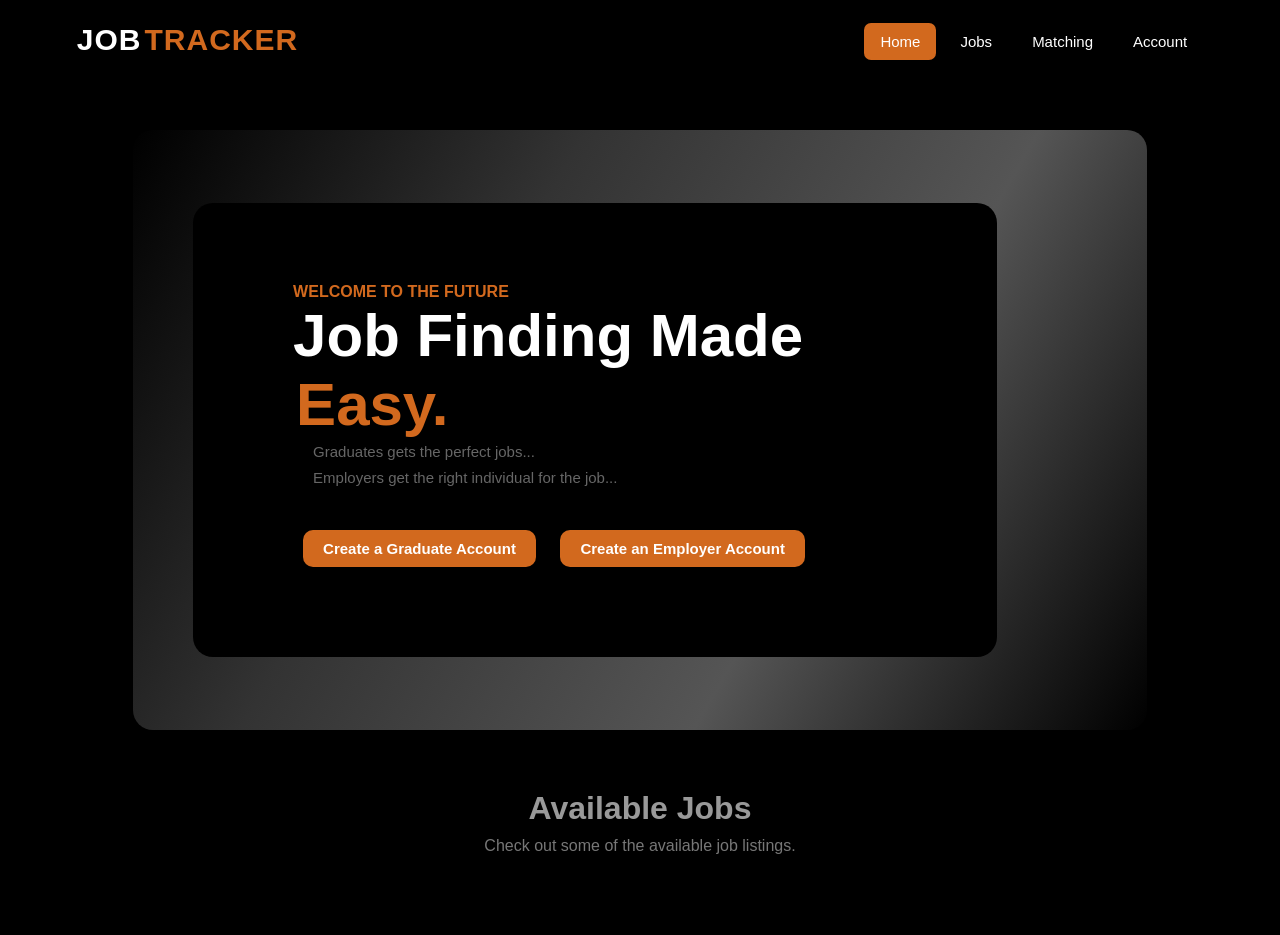
==== index.html @ a787433b "job tracker1" ====
<!DOCTYPE html>
<html lang="en">
<head>
    <meta charset="UTF-8">
    <meta name="viewport" content="width=device-width, initial-scale=1.0">
    <title>Home</title>
    <link rel="stylesheet" href="style.css">
</head>
<body>
    <header>
        <a href="#">JOB<span>TRACKER</span></a>
        <nav class="navigation" id="site-navigation">
            <a href="index.html"><button class="nav-btn active" onclick="showPage('home')">Home</button></a>
            <a href="jobs.html"><button class="nav-btn" onclick="showPage('jobs')">Jobs</button></a>
            <a href="matching.html"><button class="nav-btn" onclick="showPage('products')">Matching</button></a>
            <a href="account.html"><button class="nav-btn" onclick="showPage('account')">Account</button></a>
        </nav>
        <button class="menu-btn" type="button" aria-label="Open navigation" aria-controls="site-navigation" aria-expanded="false" onclick="toggleMenu()">☰</button>
    </header>

    <section class="Home">
        <div class="body">
        <div class="content">
            <p class="small">WELCOME TO THE FUTURE</p>
            <h1 class="big">Job Finding Made <span>Easy.</span></h1>
            <p class="small-content">
                Graduates gets the perfect jobs...<br>
                Employers get the right individual for the job... 
            </p>
            <a href="Graduate.html"><button class="account-btn">Create a Graduate Account</button></a>
            <a href="Employer.html"><button class="account-btn">Create an Employer Account</button></a>
        </div>
        </div>
        <div class="display-jobs">
                <h2>Available Jobs</h2>
                <p>Check out some of the available job listings.</p>
        </div>
        <div id="displayJobs" class="products-grid"></div>
    </section>

    <script src="script.js"></script>
</body>
</html>
---- style.css ----
* {
    margin: 0;
    padding: 0;
    box-sizing: border-box;
    text-decoration: none;
}
html {
    scroll-behavior: smooth;
}
body {
    font-family: Arial, Helvetica, sans-serif;
    background: #000000;
    min-height: 100vh;
}
header {
    width: 100%;
    height: 80px;
    background: #000000;
    display: flex;
    align-items: center;
    justify-content: space-between;
    padding: 0 6%;
    position: sticky;
    top: 0;
    z-index: 1000;
    box-shadow: 0 2px 10px rgba(0, 0, 0, 0.08);
}
a{
    font-weight: 900;
    font-size: 30px;
    color: #fff;
    letter-spacing: 1px;
}
span{
    color: chocolate;
    padding: 3px;
}
.navigation {
    display: flex;
    align-items: center;
    gap: 8px;
}
.nav-btn {
    border: none;
    background: transparent;
    padding: 10px 16px;
    border-radius: 7px;
    color: #fff;
    font-size: 15px;
    transition: 0.2s;
}
.nav-btn:hover {
    background: chocolate;
    color: #ffffff;
}
.nav-btn.active {
    background: chocolate  ;
    color: white;
}
.menu-btn {
    display: none;
    border: none;
    background: transparent;
    font-size: 27px;
}
@media (max-width: 760px) {
    .navigation {
        position: absolute;
        top: 80px;
        left: 0;
        right: 0;
        display: none;
        flex-direction: column;
        align-items: stretch;
        gap: 4px;
        padding: 12px 6%;
        background: #000;
        border-top: 1px solid #333;
        box-shadow: 0 8px 12px rgba(0, 0, 0, 0.35);
    }
    .navigation.is-open {
        display: flex;
    }
    .navigation > a {
        display: block;
        width: 100%;
    }
    .navigation .nav-btn {
        width: 100%;
        text-align: left;
    }
    .menu-btn {
        display: inline-flex;
        align-items: center;
        justify-content: center;
        color: #fff;
        cursor: pointer;
    }
}
.Home{
    min-height: 75vh;
    padding: 50px 6%;
}
.body{
    min-height: 600px;
    max-width: 90%;
    margin: 0 auto 30px;
    display: flex;
    align-items: center;
    padding: 60px;
    border-radius: 20px;
    background: linear-gradient(120deg, 
    #000000,
    #333, #555, #000000);
}

.content{
    max-width: 90%;
    background: #000000;
    padding: 80px 100px;
    border-radius: 20px;
}
.small{
    color: chocolate;
    font-weight: bold;
    font-size: 16px;
}
.big{
    color: #fff;
    font-size: 60px;
    font-weight: bold;
}
.big h1 span{
    color: chocolate;
}
.small-content{
    color: #666;
    font-size: 15px;
    line-height: 1.7;
    margin-bottom: 30px;
    padding-left: 20px;
}
.account-btn{
    background: chocolate;
    color: #fff;
    font-size: 15px;
    font-weight: bold;
    padding: 10px 20px;
    margin: 10px;
    border-radius: 10px;
    border: none;
    cursor: pointer;
}
.display-jobs {
    text-align: center;
    margin: 60px 0 30px;
}
.display-jobs h2 {
    color: #999;
    font-size: 32px;
    margin-bottom: 10px;
}
.display-jobs p {
    color: #777;
}
.login-form{
    max-width: 650px;
    margin: 0 auto;
    margin-top: 100px;
    display: block;
    align-items: center;
    justify-content: center;
    background: #000000;
    padding: 30px 50px;
    padding-top: 30px;
    border: 1px solid #333;
    border-radius: 10px;
}
.login-title {
    text-align: center;
    margin-bottom: 20px;
    color: chocolate;
    font-size: 50px;
    font-weight: bold;
}
.submit-btn {
    background: chocolate;
    color: #fff;
    font-size: 16px;
    font-weight: bold;
    padding: 10px 20px;
    margin: 5px;
    border: none;
    border-radius: 10px;
    cursor: pointer;
}
.login-actions {
    display: flex;
    justify-content: center;
    gap: 10px;
    flex-wrap: wrap;
}
.login-actions .submit-btn {
    display: inline-flex;
    align-items: center;
    justify-content: center;
    white-space: nowrap;
}
.account-type-options {
    display: flex;
    flex-wrap: wrap;
    align-items: center;
    gap: 12px 18px;
    margin: 0 0 20px;
    padding: 0;
    border: 0;
}
.account-type-options legend {
    flex-basis: 100%;
}
.account-type-option {
    display: inline-flex;
    align-items: center;
    gap: 7px;
    color: #fff;
    font-size: 16px;
    font-weight: bold;
    white-space: nowrap;
    cursor: pointer;
}
.account-type-option input {
    margin: 0;
    accent-color: chocolate;
}
.form-input {
    width: 100%;
    padding: 10px;
    margin-bottom: 20px;
    border: none;
    border-radius: 15px;
    background: #333;
    color: #fff;
    font-size: 16px;
}
.password-field {
    position: relative;
    margin-bottom: 20px;
}
.password-field .form-input {
    padding-right: 44px;
    margin-bottom: 0;
}
.password-toggle {
    position: absolute;
    top: 50%;
    right: 10px;
    transform: translateY(-50%);
    display: grid;
    place-items: center;
    width: 28px;
    height: 28px;
    padding: 4px;
    border: 0;
    background: transparent;
    color: #bbb;
    cursor: pointer;
}
.password-toggle:hover,
.password-toggle:focus-visible {
    color: #fff;
}
.password-toggle:focus-visible {
    outline: 2px solid chocolate;
    outline-offset: 2px;
    border-radius: 4px;
}
.password-toggle svg {
    width: 20px;
    height: 20px;
    fill: none;
    stroke: currentColor;
    stroke-linecap: round;
    stroke-linejoin: round;
    stroke-width: 1.8;
}
.name-label {
    display: block;
    margin-bottom: 5px;
    color: #fff;
    font-size: 16px;
    font-weight: bold;
}
.big-content {
    color: #fff;
    font-size: 50px;
    font-weight: bold;
    text-align: center;
    margin-bottom: 20px;
}
.account-login-btn{
    background: chocolate;
    color: #fff;
    font-size: 16px;
    font-weight: bold;
    display: flex;
    align-items: center;
    padding: 10px 239px;
    margin: 5px;
    border: none;
    border-radius: 10px;
    cursor: pointer;
}
.grad-title {
    text-align: center;
    margin-bottom: 20px;
    color: chocolate;
    font-size: 50px;
    font-weight: bold;
}
.grad-content {
    text-align: center;
    color: #fff;
    font-size: 20px;
    margin-bottom: 20px;
}
.grad-acc {
    max-width: 650px;
    margin: 0 auto;
    margin-top: 100px;
    display: block;
    align-items: center;
    justify-content: center;
    background: #000000;
    padding: 30px 50px;
    padding-top: 30px;
    border: 1px solid #333;
    border-radius: 10px;
}
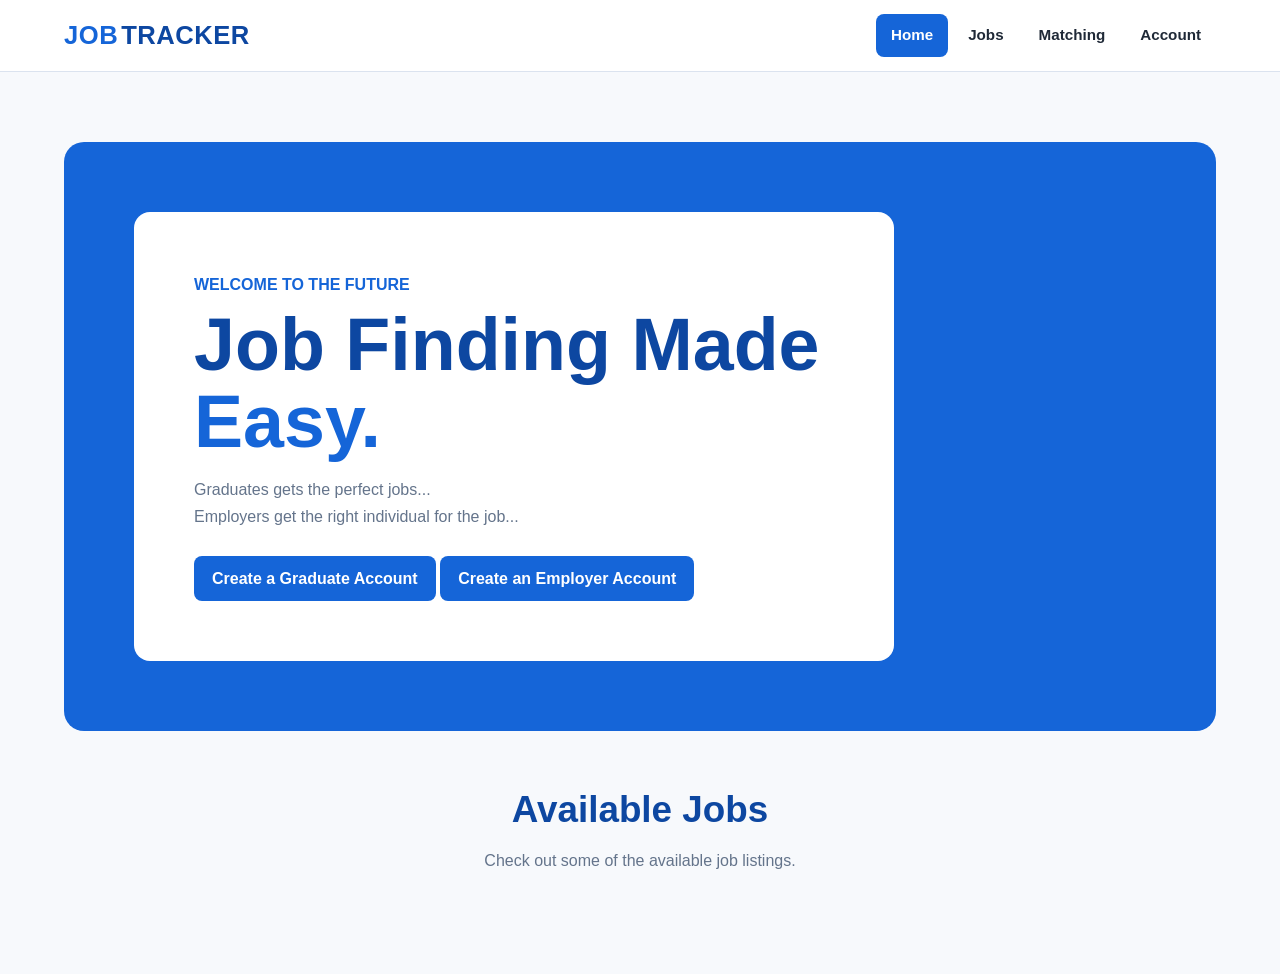
==== commit 5f3983b1: "job tracker files" ====
--- a/index.html
+++ b/index.html
@@ -3,7 +3,7 @@
 <head>
     <meta charset="UTF-8">
     <meta name="viewport" content="width=device-width, initial-scale=1.0">
-    <title>Home</title>
+    <title>Job Tracker</title>
     <link rel="stylesheet" href="style.css">
 </head>
 <body>
--- a/style.css
+++ b/style.css
@@ -1,338 +1,504 @@
+/* Job Tracker - responsive frontend */
+
+:root {
+    --blue: #1565d8;
+    --blue-dark: #0d47a1;
+    --blue-light: #eaf2ff;
+    --white: #ffffff;
+    --text: #1f2937;
+    --muted: #64748b;
+    --border: #dbe3ef;
+    --page: #f7f9fc;
+}
+
 * {
     margin: 0;
     padding: 0;
     box-sizing: border-box;
-    text-decoration: none;
-}
+}
+
 html {
     scroll-behavior: smooth;
 }
+
 body {
+    min-height: 100vh;
+    background: var(--page);
+    color: var(--text);
     font-family: Arial, Helvetica, sans-serif;
-    background: #000000;
-    min-height: 100vh;
-}
+    line-height: 1.6;
+    overflow-x: hidden;
+}
+
+a {
+    color: inherit;
+    text-decoration: none;
+}
+
+button,
+input {
+    font: inherit;
+}
+
+button {
+    cursor: pointer;
+}
+
+/* Header */
 header {
     width: 100%;
-    height: 80px;
-    background: #000000;
+    min-height: 72px;
+    padding: 0 clamp(16px, 5vw, 72px);
+    background: var(--white);
+    border-bottom: 1px solid var(--border);
     display: flex;
     align-items: center;
     justify-content: space-between;
-    padding: 0 6%;
+    gap: 20px;
     position: sticky;
     top: 0;
     z-index: 1000;
-    box-shadow: 0 2px 10px rgba(0, 0, 0, 0.08);
-}
-a{
+}
+
+header > a {
+    flex-shrink: 0;
+    color: var(--blue);
+    font-size: clamp(1.2rem, 2vw, 1.7rem);
     font-weight: 900;
-    font-size: 30px;
-    color: #fff;
-    letter-spacing: 1px;
-}
-span{
-    color: chocolate;
-    padding: 3px;
-}
+    letter-spacing: .5px;
+}
+
+header > a span {
+    color: var(--blue-dark);
+    padding-left: 3px;
+}
+
 .navigation {
     display: flex;
     align-items: center;
-    gap: 8px;
-}
+    justify-content: flex-end;
+    gap: 5px;
+}
+
+.navigation > a {
+    display: block;
+}
+
 .nav-btn {
-    border: none;
+    min-height: 42px;
+    padding: 9px 15px;
+    border: 0;
+    border-radius: 8px;
     background: transparent;
-    padding: 10px 16px;
-    border-radius: 7px;
-    color: #fff;
-    font-size: 15px;
-    transition: 0.2s;
-}
-.nav-btn:hover {
-    background: chocolate;
-    color: #ffffff;
-}
+    color: var(--text);
+    font-size: .95rem;
+    font-weight: 700;
+    transition: background .2s, color .2s;
+}
+
+.nav-btn:hover,
+.nav-btn:focus-visible,
 .nav-btn.active {
-    background: chocolate  ;
-    color: white;
-}
+    background: var(--blue);
+    color: var(--white);
+}
+
 .menu-btn {
     display: none;
-    border: none;
-    background: transparent;
-    font-size: 27px;
-}
-@media (max-width: 760px) {
-    .navigation {
-        position: absolute;
-        top: 80px;
-        left: 0;
-        right: 0;
-        display: none;
-        flex-direction: column;
-        align-items: stretch;
-        gap: 4px;
-        padding: 12px 6%;
-        background: #000;
-        border-top: 1px solid #333;
-        box-shadow: 0 8px 12px rgba(0, 0, 0, 0.35);
-    }
-    .navigation.is-open {
-        display: flex;
-    }
-    .navigation > a {
-        display: block;
-        width: 100%;
-    }
-    .navigation .nav-btn {
-        width: 100%;
-        text-align: left;
-    }
-    .menu-btn {
-        display: inline-flex;
-        align-items: center;
-        justify-content: center;
-        color: #fff;
-        cursor: pointer;
-    }
-}
-.Home{
-    min-height: 75vh;
-    padding: 50px 6%;
-}
-.body{
-    min-height: 600px;
-    max-width: 90%;
+    width: 44px;
+    height: 44px;
+    border: 0;
+    border-radius: 8px;
+    background: var(--blue);
+    color: var(--white);
+    font-size: 1.35rem;
+}
+
+/* Home */
+.Home {
+    width: 100%;
+    padding: clamp(24px, 6vw, 70px) 5%;
+}
+
+.body {
+    width: min(1180px, 100%);
+    min-height: 500px;
     margin: 0 auto 30px;
+    padding: clamp(24px, 7vw, 70px);
     display: flex;
     align-items: center;
-    padding: 60px;
     border-radius: 20px;
-    background: linear-gradient(120deg, 
-    #000000,
-    #333, #555, #000000);
-}
-
-.content{
-    max-width: 90%;
-    background: #000000;
-    padding: 80px 100px;
-    border-radius: 20px;
-}
-.small{
-    color: chocolate;
-    font-weight: bold;
-    font-size: 16px;
-}
-.big{
-    color: #fff;
-    font-size: 60px;
-    font-weight: bold;
-}
-.big h1 span{
-    color: chocolate;
-}
-.small-content{
-    color: #666;
-    font-size: 15px;
+    background: var(--blue);
+}
+
+.content {
+    width: min(760px, 100%);
+    padding: clamp(24px, 6vw, 60px);
+    border-radius: 16px;
+    background: var(--white);
+}
+
+.small {
+    color: var(--blue);
+    font-weight: 800;
+    font-size: clamp(.85rem, 2vw, 1rem);
+}
+
+.big {
+    margin: 8px 0 16px;
+    color: var(--blue-dark);
+    font-size: clamp(2.3rem, 7vw, 4.6rem);
+    line-height: 1.05;
+    font-weight: 900;
+}
+
+.big h1 span,
+.content span {
+    color: var(--blue);
+}
+
+.small-content {
+    max-width: 650px;
+    margin-bottom: 25px;
+    color: var(--muted);
+    font-size: clamp(.92rem, 1.5vw, 1rem);
     line-height: 1.7;
-    margin-bottom: 30px;
-    padding-left: 20px;
-}
-.account-btn{
-    background: chocolate;
-    color: #fff;
-    font-size: 15px;
-    font-weight: bold;
-    padding: 10px 20px;
-    margin: 10px;
-    border-radius: 10px;
-    border: none;
-    cursor: pointer;
-}
+}
+
+.account-btn,
+.submit-btn,
+.account-login-btn {
+    min-height: 44px;
+    padding: 10px 18px;
+    border: 0;
+    border-radius: 8px;
+    background: var(--blue);
+    color: var(--white);
+    font-weight: 700;
+    transition: background .2s, transform .2s;
+}
+
+.account-btn:hover,
+.submit-btn:hover,
+.account-login-btn:hover {
+    background: var(--blue-dark);
+}
+
+.account-btn:active,
+.submit-btn:active,
+.account-login-btn:active {
+    transform: translateY(1px);
+}
+
 .display-jobs {
+    width: min(1100px, 100%);
+    margin: 50px auto 30px;
     text-align: center;
-    margin: 60px 0 30px;
-}
+}
+
 .display-jobs h2 {
-    color: #999;
-    font-size: 32px;
-    margin-bottom: 10px;
-}
+    margin-bottom: 8px;
+    color: var(--blue-dark);
+    font-size: clamp(1.7rem, 4vw, 2.3rem);
+}
+
 .display-jobs p {
-    color: #777;
-}
-.login-form{
-    max-width: 650px;
-    margin: 0 auto;
-    margin-top: 100px;
+    color: var(--muted);
+}
+
+/* Forms */
+.login-form,
+.grad-acc {
+    width: min(650px, calc(100% - 32px));
+    margin: clamp(35px, 8vw, 90px) auto 30px;
+    padding: clamp(22px, 5vw, 42px);
+    background: var(--white);
+    border: 1px solid var(--border);
+    border-radius: 14px;
+    box-shadow: 0 8px 30px rgba(21, 101, 216, .08);
+}
+
+.login-title,
+.grad-title,
+.big-content {
+    margin-bottom: 22px;
+    color: var(--blue-dark);
+    font-size: clamp(2rem, 6vw, 3.2rem);
+    line-height: 1.1;
+    text-align: center;
+    font-weight: 900;
+}
+
+.name-label {
     display: block;
-    align-items: center;
-    justify-content: center;
-    background: #000000;
-    padding: 30px 50px;
-    padding-top: 30px;
-    border: 1px solid #333;
-    border-radius: 10px;
-}
-.login-title {
-    text-align: center;
-    margin-bottom: 20px;
-    color: chocolate;
-    font-size: 50px;
-    font-weight: bold;
-}
-.submit-btn {
-    background: chocolate;
-    color: #fff;
-    font-size: 16px;
-    font-weight: bold;
-    padding: 10px 20px;
-    margin: 5px;
-    border: none;
-    border-radius: 10px;
-    cursor: pointer;
-}
-.login-actions {
-    display: flex;
-    justify-content: center;
-    gap: 10px;
-    flex-wrap: wrap;
-}
-.login-actions .submit-btn {
-    display: inline-flex;
-    align-items: center;
-    justify-content: center;
-    white-space: nowrap;
-}
-.account-type-options {
-    display: flex;
-    flex-wrap: wrap;
-    align-items: center;
-    gap: 12px 18px;
-    margin: 0 0 20px;
-    padding: 0;
-    border: 0;
-}
-.account-type-options legend {
-    flex-basis: 100%;
-}
-.account-type-option {
-    display: inline-flex;
-    align-items: center;
-    gap: 7px;
-    color: #fff;
-    font-size: 16px;
-    font-weight: bold;
-    white-space: nowrap;
-    cursor: pointer;
-}
-.account-type-option input {
-    margin: 0;
-    accent-color: chocolate;
-}
+    margin: 0 0 6px;
+    color: var(--text);
+    font-size: .95rem;
+    font-weight: 700;
+}
+
 .form-input {
     width: 100%;
-    padding: 10px;
-    margin-bottom: 20px;
-    border: none;
-    border-radius: 15px;
-    background: #333;
-    color: #fff;
-    font-size: 16px;
-}
+    min-height: 46px;
+    margin-bottom: 18px;
+    padding: 10px 13px;
+    border: 1px solid var(--border);
+    border-radius: 8px;
+    outline: none;
+    background: var(--white);
+    color: var(--text);
+    font-size: 1rem;
+}
+
+.form-input:focus {
+    border-color: var(--blue);
+    box-shadow: 0 0 0 3px rgba(21, 101, 216, .12);
+}
+
 .password-field {
     position: relative;
-    margin-bottom: 20px;
-}
+    margin-bottom: 18px;
+}
+
 .password-field .form-input {
-    padding-right: 44px;
     margin-bottom: 0;
-}
+    padding-right: 48px;
+}
+
 .password-toggle {
     position: absolute;
     top: 50%;
     right: 10px;
+    width: 32px;
+    height: 32px;
+    padding: 5px;
     transform: translateY(-50%);
-    display: grid;
-    place-items: center;
-    width: 28px;
-    height: 28px;
-    padding: 4px;
     border: 0;
     background: transparent;
-    color: #bbb;
-    cursor: pointer;
-}
-.password-toggle:hover,
-.password-toggle:focus-visible {
-    color: #fff;
-}
-.password-toggle:focus-visible {
-    outline: 2px solid chocolate;
-    outline-offset: 2px;
-    border-radius: 4px;
-}
+    color: var(--blue);
+}
+
 .password-toggle svg {
-    width: 20px;
-    height: 20px;
+    width: 21px;
+    height: 21px;
     fill: none;
     stroke: currentColor;
     stroke-linecap: round;
     stroke-linejoin: round;
     stroke-width: 1.8;
 }
-.name-label {
-    display: block;
-    margin-bottom: 5px;
-    color: #fff;
-    font-size: 16px;
-    font-weight: bold;
-}
-.big-content {
-    color: #fff;
-    font-size: 50px;
-    font-weight: bold;
+
+.login-actions,
+.buttons {
+    display: flex;
+    flex-wrap: wrap;
+    gap: 10px;
+    align-items: center;
+}
+
+.login-actions {
+    justify-content: center;
+}
+
+.login-actions .submit-btn,
+.login-actions a {
+    flex: 1 1 180px;
     text-align: center;
-    margin-bottom: 20px;
-}
-.account-login-btn{
-    background: chocolate;
-    color: #fff;
-    font-size: 16px;
-    font-weight: bold;
+}
+
+.account-login-btn {
+    width: 100%;
     display: flex;
     align-items: center;
-    padding: 10px 239px;
-    margin: 5px;
-    border: none;
-    border-radius: 10px;
-    cursor: pointer;
-}
-.grad-title {
+    justify-content: center;
+}
+
+.buttons {
+    margin-top: 12px;
+}
+
+.buttons > a {
+    flex: 1 1 220px;
+}
+
+.buttons .account-btn {
+    width: 100%;
+}
+
+.grad-content {
+    margin-bottom: 20px;
     text-align: center;
-    margin-bottom: 20px;
-    color: chocolate;
-    font-size: 50px;
-    font-weight: bold;
-}
-.grad-content {
-    text-align: center;
-    color: #fff;
-    font-size: 20px;
-    margin-bottom: 20px;
-}
-.grad-acc {
-    max-width: 650px;
-    margin: 0 auto;
-    margin-top: 100px;
-    display: block;
-    align-items: center;
-    justify-content: center;
-    background: #000000;
-    padding: 30px 50px;
-    padding-top: 30px;
-    border: 1px solid #333;
-    border-radius: 10px;
-}+    color: var(--text);
+    font-size: 1rem;
+}
+
+/* Keyboard focus */
+button:focus-visible,
+a:focus-visible,
+input:focus-visible {
+    outline: 3px solid rgba(21, 101, 216, .25);
+    outline-offset: 2px;
+}
+
+/* Tablet */
+@media (max-width: 850px) {
+    header {
+        min-height: 68px;
+    }
+
+    .navigation {
+        gap: 2px;
+    }
+
+    .nav-btn {
+        padding-inline: 10px;
+        font-size: .9rem;
+    }
+
+    .body {
+        min-height: 430px;
+    }
+}
+
+/* Phone */
+@media (max-width: 700px) {
+    header {
+        min-height: 64px;
+        padding: 10px 16px;
+    }
+
+    header > a {
+        font-size: 1.15rem;
+    }
+
+    .menu-btn {
+        display: inline-flex;
+        align-items: center;
+        justify-content: center;
+        flex-shrink: 0;
+    }
+
+    .navigation {
+        position: absolute;
+        top: 64px;
+        left: 0;
+        right: 0;
+        display: none;
+        padding: 10px 16px 14px;
+        flex-direction: column;
+        align-items: stretch;
+        gap: 5px;
+        background: var(--white);
+        border-bottom: 1px solid var(--border);
+        box-shadow: 0 10px 22px rgba(15, 23, 42, .1);
+    }
+
+    .navigation.is-open {
+        display: flex;
+    }
+
+    .navigation > a,
+    .navigation .nav-btn {
+        width: 100%;
+    }
+
+    .nav-btn {
+        min-height: 44px;
+        text-align: left;
+        padding: 10px 13px;
+    }
+
+    .Home {
+        padding: 20px 14px;
+    }
+
+    .body {
+        min-height: auto;
+        padding: 14px;
+        border-radius: 14px;
+    }
+
+    .content {
+        padding: 25px 20px;
+        border-radius: 12px;
+    }
+
+    .big {
+        font-size: clamp(2.15rem, 12vw, 3.5rem);
+    }
+
+    .small-content {
+        padding-left: 0;
+    }
+
+    .account-btn {
+        width: 100%;
+        margin: 0;
+    }
+
+    .display-jobs {
+        margin-top: 35px;
+    }
+
+    .login-form,
+    .grad-acc {
+        width: calc(100% - 28px);
+        margin-top: 30px;
+        padding: 22px 18px;
+        border-radius: 12px;
+    }
+
+    .login-title,
+    .grad-title,
+    .big-content {
+        font-size: clamp(1.9rem, 10vw, 2.7rem);
+    }
+
+    .login-actions,
+    .buttons {
+        flex-direction: column;
+        align-items: stretch;
+    }
+
+    .login-actions .submit-btn,
+    .login-actions a,
+    .buttons > a {
+        width: 100%;
+        flex: none;
+    }
+
+    .submit-btn,
+    .account-login-btn {
+        width: 100%;
+    }
+
+    .form-input {
+        min-height: 48px;
+        font-size: 16px; /* prevents mobile browser zoom */
+    }
+}
+
+/* Very small phones */
+@media (max-width: 380px) {
+    header {
+        padding-inline: 12px;
+    }
+
+    .Home {
+        padding-inline: 10px;
+    }
+
+    .body {
+        padding: 8px;
+    }
+
+    .content {
+        padding: 22px 16px;
+    }
+
+    .login-form,
+    .grad-acc {
+        width: calc(100% - 20px);
+        padding-inline: 15px;
+    }
+}
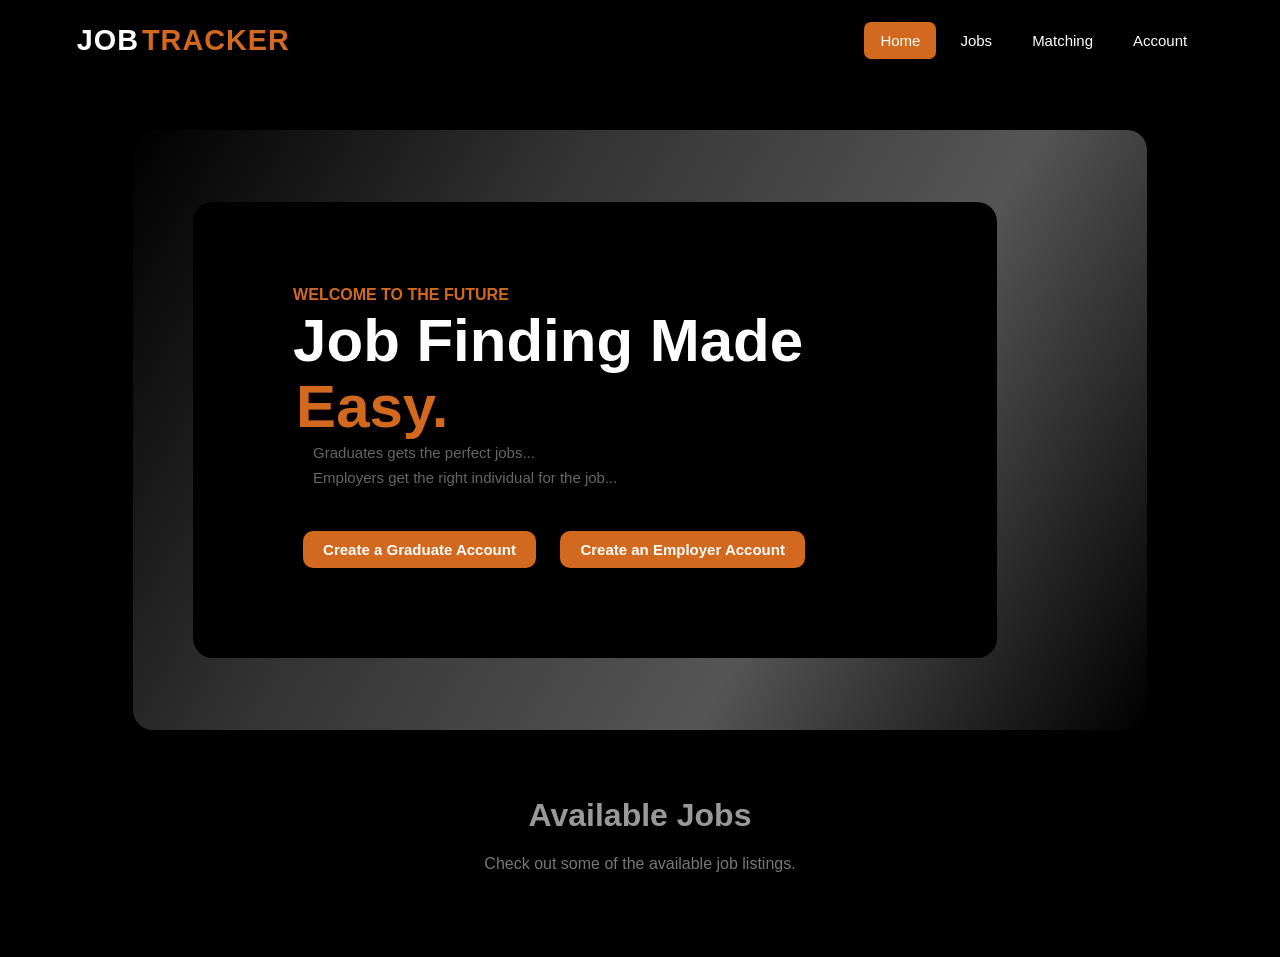
==== commit 850ac85b: "job tracker files" ====
--- a/index.html
+++ b/index.html
@@ -3,7 +3,7 @@
 <head>
     <meta charset="UTF-8">
     <meta name="viewport" content="width=device-width, initial-scale=1.0">
-    <title>Job Tracker</title>
+    <title>Home</title>
     <link rel="stylesheet" href="style.css">
 </head>
 <body>
--- a/style.css
+++ b/style.css
@@ -1,20 +1,8 @@
-/* Job Tracker - responsive frontend */
-
-:root {
-    --blue: #1565d8;
-    --blue-dark: #0d47a1;
-    --blue-light: #eaf2ff;
-    --white: #ffffff;
-    --text: #1f2937;
-    --muted: #64748b;
-    --border: #dbe3ef;
-    --page: #f7f9fc;
-}
-
 * {
     margin: 0;
     padding: 0;
     box-sizing: border-box;
+    text-decoration: none;
 }
 
 html {
@@ -22,265 +10,294 @@
 }
 
 body {
+    font-family: Arial, Helvetica, sans-serif;
+    background: #000000;
     min-height: 100vh;
-    background: var(--page);
-    color: var(--text);
-    font-family: Arial, Helvetica, sans-serif;
+    color: #fff;
     line-height: 1.6;
     overflow-x: hidden;
 }
 
-a {
-    color: inherit;
-    text-decoration: none;
-}
-
-button,
-input {
-    font: inherit;
-}
-
-button {
-    cursor: pointer;
-}
-
-/* Header */
+img,
+svg {
+    max-width: 100%;
+}
+
 header {
     width: 100%;
-    min-height: 72px;
-    padding: 0 clamp(16px, 5vw, 72px);
-    background: var(--white);
-    border-bottom: 1px solid var(--border);
+    min-height: 80px;
+    background: #000000;
     display: flex;
     align-items: center;
     justify-content: space-between;
-    gap: 20px;
+    padding: 0 6%;
     position: sticky;
     top: 0;
     z-index: 1000;
+    box-shadow: 0 2px 10px rgba(0, 0, 0, 0.08);
+}
+
+a {
+    font-weight: 900;
+    font-size: 1rem;
+    color: #fff;
+    letter-spacing: 1px;
 }
 
 header > a {
-    flex-shrink: 0;
-    color: var(--blue);
-    font-size: clamp(1.2rem, 2vw, 1.7rem);
-    font-weight: 900;
-    letter-spacing: .5px;
-}
-
-header > a span {
-    color: var(--blue-dark);
-    padding-left: 3px;
+    font-size: 1.8rem;
+    white-space: nowrap;
+}
+
+span {
+    color: chocolate;
+    padding: 3px;
 }
 
 .navigation {
     display: flex;
     align-items: center;
-    justify-content: flex-end;
-    gap: 5px;
-}
-
-.navigation > a {
-    display: block;
+    gap: 8px;
 }
 
 .nav-btn {
-    min-height: 42px;
-    padding: 9px 15px;
-    border: 0;
-    border-radius: 8px;
+    border: none;
     background: transparent;
-    color: var(--text);
-    font-size: .95rem;
-    font-weight: 700;
-    transition: background .2s, color .2s;
+    padding: 10px 16px;
+    border-radius: 7px;
+    color: #fff;
+    font-size: 15px;
+    transition: 0.2s;
+    cursor: pointer;
 }
 
 .nav-btn:hover,
-.nav-btn:focus-visible,
 .nav-btn.active {
-    background: var(--blue);
-    color: var(--white);
+    background: chocolate;
+    color: #ffffff;
 }
 
 .menu-btn {
     display: none;
-    width: 44px;
-    height: 44px;
+    border: none;
+    background: transparent;
+    font-size: 27px;
+    color: #fff;
+    cursor: pointer;
+    padding: 5px;
+}
+
+.Home {
+    min-height: 75vh;
+    padding: 50px 6%;
+}
+
+.body {
+    min-height: 600px;
+    width: 100%;
+    max-width: 90%;
+    margin: 0 auto 30px;
+    display: flex;
+    align-items: center;
+    padding: 60px;
+    border-radius: 20px;
+    background: linear-gradient(120deg, #000000, #333, #555, #000000);
+}
+
+.content {
+    width: 100%;
+    max-width: 90%;
+    background: #000000;
+    padding: 80px 100px;
+    border-radius: 20px;
+}
+
+.small {
+    color: chocolate;
+    font-weight: bold;
+    font-size: 16px;
+}
+
+.big {
+    color: #fff;
+    font-size: 60px;
+    font-weight: bold;
+    line-height: 1.1;
+}
+
+.big span {
+    color: chocolate;
+}
+
+.small-content {
+    color: #666;
+    font-size: 15px;
+    line-height: 1.7;
+    margin-bottom: 30px;
+    padding-left: 20px;
+}
+
+.account-btn {
+    background: chocolate;
+    color: #fff;
+    font-size: 15px;
+    font-weight: bold;
+    padding: 10px 20px;
+    margin: 10px;
+    border-radius: 10px;
+    border: none;
+    cursor: pointer;
+}
+
+.display-jobs {
+    text-align: center;
+    margin: 60px 0 30px;
+}
+
+.display-jobs h2 {
+    color: #999;
+    font-size: 32px;
+    margin-bottom: 10px;
+}
+
+.display-jobs p {
+    color: #777;
+}
+
+.products-grid {
+    width: 100%;
+}
+
+.login-form {
+    width: 100%;
+    max-width: 650px;
+    margin: 100px auto 0;
+    background: #000000;
+    padding: 30px 50px;
+    border: 1px solid #333;
+    border-radius: 10px;
+}
+
+.login-title {
+    text-align: center;
+    margin-bottom: 20px;
+    color: chocolate;
+    font-size: 50px;
+    font-weight: bold;
+}
+
+.submit-btn {
+    background: chocolate;
+    color: #fff;
+    font-size: 16px;
+    font-weight: bold;
+    padding: 10px 20px;
+    margin: 5px;
+    border: none;
+    border-radius: 10px;
+    cursor: pointer;
+}
+
+.login-actions {
+    display: flex;
+    justify-content: center;
+    gap: 10px;
+    flex-wrap: wrap;
+}
+
+.login-actions .submit-btn {
+    display: inline-flex;
+    align-items: center;
+    justify-content: center;
+    white-space: nowrap;
+}
+
+.account-type-options {
+    display: flex;
+    flex-wrap: wrap;
+    align-items: center;
+    gap: 12px 18px;
+    margin: 0 0 20px;
+    padding: 0;
     border: 0;
-    border-radius: 8px;
-    background: var(--blue);
-    color: var(--white);
-    font-size: 1.35rem;
-}
-
-/* Home */
-.Home {
-    width: 100%;
-    padding: clamp(24px, 6vw, 70px) 5%;
-}
-
-.body {
-    width: min(1180px, 100%);
-    min-height: 500px;
-    margin: 0 auto 30px;
-    padding: clamp(24px, 7vw, 70px);
-    display: flex;
-    align-items: center;
-    border-radius: 20px;
-    background: var(--blue);
-}
-
-.content {
-    width: min(760px, 100%);
-    padding: clamp(24px, 6vw, 60px);
-    border-radius: 16px;
-    background: var(--white);
-}
-
-.small {
-    color: var(--blue);
-    font-weight: 800;
-    font-size: clamp(.85rem, 2vw, 1rem);
-}
-
-.big {
-    margin: 8px 0 16px;
-    color: var(--blue-dark);
-    font-size: clamp(2.3rem, 7vw, 4.6rem);
-    line-height: 1.05;
-    font-weight: 900;
-}
-
-.big h1 span,
-.content span {
-    color: var(--blue);
-}
-
-.small-content {
-    max-width: 650px;
-    margin-bottom: 25px;
-    color: var(--muted);
-    font-size: clamp(.92rem, 1.5vw, 1rem);
-    line-height: 1.7;
-}
-
-.account-btn,
-.submit-btn,
-.account-login-btn {
-    min-height: 44px;
-    padding: 10px 18px;
-    border: 0;
-    border-radius: 8px;
-    background: var(--blue);
-    color: var(--white);
-    font-weight: 700;
-    transition: background .2s, transform .2s;
-}
-
-.account-btn:hover,
-.submit-btn:hover,
-.account-login-btn:hover {
-    background: var(--blue-dark);
-}
-
-.account-btn:active,
-.submit-btn:active,
-.account-login-btn:active {
-    transform: translateY(1px);
-}
-
-.display-jobs {
-    width: min(1100px, 100%);
-    margin: 50px auto 30px;
-    text-align: center;
-}
-
-.display-jobs h2 {
-    margin-bottom: 8px;
-    color: var(--blue-dark);
-    font-size: clamp(1.7rem, 4vw, 2.3rem);
-}
-
-.display-jobs p {
-    color: var(--muted);
-}
-
-/* Forms */
-.login-form,
-.grad-acc {
-    width: min(650px, calc(100% - 32px));
-    margin: clamp(35px, 8vw, 90px) auto 30px;
-    padding: clamp(22px, 5vw, 42px);
-    background: var(--white);
-    border: 1px solid var(--border);
-    border-radius: 14px;
-    box-shadow: 0 8px 30px rgba(21, 101, 216, .08);
-}
-
-.login-title,
-.grad-title,
-.big-content {
-    margin-bottom: 22px;
-    color: var(--blue-dark);
-    font-size: clamp(2rem, 6vw, 3.2rem);
-    line-height: 1.1;
-    text-align: center;
-    font-weight: 900;
-}
-
-.name-label {
-    display: block;
-    margin: 0 0 6px;
-    color: var(--text);
-    font-size: .95rem;
-    font-weight: 700;
+}
+
+.account-type-options legend {
+    flex-basis: 100%;
+}
+
+.account-type-option {
+    display: inline-flex;
+    align-items: center;
+    gap: 7px;
+    color: #fff;
+    font-size: 16px;
+    font-weight: bold;
+    white-space: nowrap;
+    cursor: pointer;
+}
+
+.account-type-option input {
+    margin: 0;
+    accent-color: chocolate;
 }
 
 .form-input {
     width: 100%;
-    min-height: 46px;
-    margin-bottom: 18px;
-    padding: 10px 13px;
-    border: 1px solid var(--border);
-    border-radius: 8px;
-    outline: none;
-    background: var(--white);
-    color: var(--text);
-    font-size: 1rem;
+    padding: 10px;
+    margin-bottom: 20px;
+    border: none;
+    border-radius: 15px;
+    background: #333;
+    color: #fff;
+    font-size: 16px;
 }
 
 .form-input:focus {
-    border-color: var(--blue);
-    box-shadow: 0 0 0 3px rgba(21, 101, 216, .12);
+    outline: 2px solid chocolate;
+    outline-offset: 1px;
 }
 
 .password-field {
     position: relative;
-    margin-bottom: 18px;
+    margin-bottom: 20px;
 }
 
 .password-field .form-input {
+    padding-right: 44px;
     margin-bottom: 0;
-    padding-right: 48px;
 }
 
 .password-toggle {
     position: absolute;
     top: 50%;
     right: 10px;
-    width: 32px;
-    height: 32px;
-    padding: 5px;
     transform: translateY(-50%);
+    display: grid;
+    place-items: center;
+    width: 28px;
+    height: 28px;
+    padding: 4px;
     border: 0;
     background: transparent;
-    color: var(--blue);
+    color: #bbb;
+    cursor: pointer;
+}
+
+.password-toggle:hover,
+.password-toggle:focus-visible {
+    color: #fff;
+}
+
+.password-toggle:focus-visible {
+    outline: 2px solid chocolate;
+    outline-offset: 2px;
+    border-radius: 4px;
 }
 
 .password-toggle svg {
-    width: 21px;
-    height: 21px;
+    width: 20px;
+    height: 20px;
     fill: none;
     stroke: currentColor;
     stroke-linecap: round;
@@ -288,217 +305,272 @@
     stroke-width: 1.8;
 }
 
-.login-actions,
-.buttons {
+.name-label {
+    display: block;
+    margin-bottom: 5px;
+    color: #fff;
+    font-size: 16px;
+    font-weight: bold;
+}
+
+.big-content {
+    color: #fff;
+    font-size: 50px;
+    font-weight: bold;
+    text-align: center;
+    margin-bottom: 20px;
+}
+
+.account-login-btn {
+    width: 100%;
+    max-width: 100%;
+    background: chocolate;
+    color: #fff;
+    font-size: 16px;
+    font-weight: bold;
     display: flex;
-    flex-wrap: wrap;
-    gap: 10px;
-    align-items: center;
-}
-
-.login-actions {
+    align-items: center;
     justify-content: center;
-}
-
-.login-actions .submit-btn,
-.login-actions a {
-    flex: 1 1 180px;
+    padding: 10px 20px;
+    margin: 5px 0;
+    border: none;
+    border-radius: 10px;
+    cursor: pointer;
+}
+
+.grad-title {
     text-align: center;
-}
-
-.account-login-btn {
-    width: 100%;
-    display: flex;
-    align-items: center;
-    justify-content: center;
-}
-
-.buttons {
-    margin-top: 12px;
-}
-
-.buttons > a {
-    flex: 1 1 220px;
-}
-
-.buttons .account-btn {
-    width: 100%;
+    margin-bottom: 20px;
+    color: chocolate;
+    font-size: 50px;
+    font-weight: bold;
 }
 
 .grad-content {
+    text-align: center;
+    color: #fff;
+    font-size: 20px;
     margin-bottom: 20px;
-    text-align: center;
-    color: var(--text);
-    font-size: 1rem;
-}
-
-/* Keyboard focus */
-button:focus-visible,
-a:focus-visible,
-input:focus-visible {
-    outline: 3px solid rgba(21, 101, 216, .25);
-    outline-offset: 2px;
-}
-
-/* Tablet */
-@media (max-width: 850px) {
+}
+
+.grad-acc {
+    width: 100%;
+    max-width: 650px;
+    margin: 100px auto 0;
+    background: #000000;
+    padding: 30px 50px;
+    border: 1px solid #333;
+    border-radius: 10px;
+}
+
+/* Tablets and smaller laptops */
+@media (max-width: 1000px) {
     header {
-        min-height: 68px;
-    }
-
-    .navigation {
-        gap: 2px;
-    }
-
-    .nav-btn {
-        padding-inline: 10px;
-        font-size: .9rem;
+        padding: 0 4%;
+    }
+
+    .Home {
+        padding: 40px 4%;
     }
 
     .body {
-        min-height: 430px;
-    }
-}
-
-/* Phone */
-@media (max-width: 700px) {
+        max-width: 96%;
+        padding: 40px;
+    }
+
+    .content {
+        max-width: 100%;
+        padding: 60px;
+    }
+
+    .big {
+        font-size: clamp(42px, 6vw, 60px);
+    }
+}
+
+/* Phones */
+@media (max-width: 760px) {
+    body {
+        overflow-x: hidden;
+    }
+
     header {
-        min-height: 64px;
-        padding: 10px 16px;
+        min-height: 70px;
+        padding: 10px 4%;
     }
 
     header > a {
-        font-size: 1.15rem;
+        font-size: 1.2rem;
     }
 
     .menu-btn {
         display: inline-flex;
         align-items: center;
         justify-content: center;
-        flex-shrink: 0;
     }
 
     .navigation {
         position: absolute;
-        top: 64px;
+        top: 70px;
         left: 0;
         right: 0;
         display: none;
-        padding: 10px 16px 14px;
         flex-direction: column;
         align-items: stretch;
-        gap: 5px;
-        background: var(--white);
-        border-bottom: 1px solid var(--border);
-        box-shadow: 0 10px 22px rgba(15, 23, 42, .1);
+        gap: 6px;
+        padding: 14px 5%;
+        background: rgba(0, 0, 0, 0.98);
+        border-top: 1px solid #333;
+        box-shadow: 0 8px 12px rgba(0, 0, 0, 0.35);
     }
 
     .navigation.is-open {
         display: flex;
     }
 
-    .navigation > a,
+    .navigation > a {
+        display: block;
+        width: 100%;
+    }
+
     .navigation .nav-btn {
         width: 100%;
-    }
-
-    .nav-btn {
-        min-height: 44px;
         text-align: left;
-        padding: 10px 13px;
+        font-size: 0.95rem;
+        padding: 12px 14px;
     }
 
     .Home {
-        padding: 20px 14px;
+        min-height: auto;
+        padding: 24px 4%;
     }
 
     .body {
-        min-height: auto;
-        padding: 14px;
+        min-height: 0;
+        max-width: 100%;
+        margin-bottom: 24px;
+        padding: 12px;
+        border-radius: 16px;
+        align-items: stretch;
+    }
+
+    .content {
+        max-width: 100%;
+        padding: 30px 20px;
         border-radius: 14px;
     }
 
-    .content {
-        padding: 25px 20px;
-        border-radius: 12px;
+    .small {
+        font-size: 14px;
     }
 
     .big {
-        font-size: clamp(2.15rem, 12vw, 3.5rem);
+        font-size: clamp(2.2rem, 11vw, 3.5rem);
+        line-height: 1.08;
     }
 
     .small-content {
+        font-size: 0.96rem;
+        line-height: 1.7;
         padding-left: 0;
-    }
-
-    .account-btn {
+        margin-bottom: 20px;
+    }
+
+    .account-btn,
+    .submit-btn,
+    .account-login-btn {
         width: 100%;
-        margin: 0;
+        margin: 8px 0;
+        padding: 13px 16px;
+        font-size: 0.95rem;
     }
 
     .display-jobs {
-        margin-top: 35px;
+        margin: 35px 0 20px;
+    }
+
+    .display-jobs h2 {
+        font-size: clamp(1.8rem, 8vw, 2.5rem);
     }
 
     .login-form,
     .grad-acc {
-        width: calc(100% - 28px);
-        margin-top: 30px;
+        width: 100%;
+        max-width: 100%;
+        margin-top: 40px;
         padding: 22px 18px;
-        border-radius: 12px;
     }
 
     .login-title,
     .grad-title,
     .big-content {
-        font-size: clamp(1.9rem, 10vw, 2.7rem);
-    }
-
-    .login-actions,
+        font-size: clamp(2rem, 9vw, 3rem);
+        line-height: 1.15;
+    }
+
+    .login-content,
     .buttons {
+        display: flex;
+        flex-direction: column;
+        gap: 12px;
+    }
+
+    .buttons a,
+    .buttons .account-btn,
+    .login-actions a,
+    .login-actions .submit-btn {
+        width: 100%;
+    }
+
+    .name-label,
+    .account-type-option,
+    .form-input {
+        font-size: 0.95rem;
+    }
+
+    .account-type-options {
+        gap: 10px;
+    }
+
+    .account-type-option {
+        white-space: normal;
+    }
+
+    .login-actions {
         flex-direction: column;
         align-items: stretch;
-    }
-
-    .login-actions .submit-btn,
-    .login-actions a,
-    .buttons > a {
+        gap: 4px;
+    }
+
+    .login-actions .submit-btn {
         width: 100%;
-        flex: none;
-    }
-
-    .submit-btn,
-    .account-login-btn {
-        width: 100%;
+    }
+
+    .password-field {
+        margin-bottom: 16px;
     }
 
     .form-input {
         min-height: 48px;
-        font-size: 16px; /* prevents mobile browser zoom */
     }
 }
 
 /* Very small phones */
 @media (max-width: 380px) {
-    header {
-        padding-inline: 12px;
-    }
-
-    .Home {
-        padding-inline: 10px;
-    }
-
-    .body {
-        padding: 8px;
+    header > a {
+        font-size: 1.05rem;
     }
 
     .content {
-        padding: 22px 16px;
+        padding: 24px 16px;
+    }
+
+    .big {
+        font-size: 2.05rem;
     }
 
     .login-form,
     .grad-acc {
-        width: calc(100% - 20px);
-        padding-inline: 15px;
-    }
-}
+        padding: 18px 14px;
+    }
+}
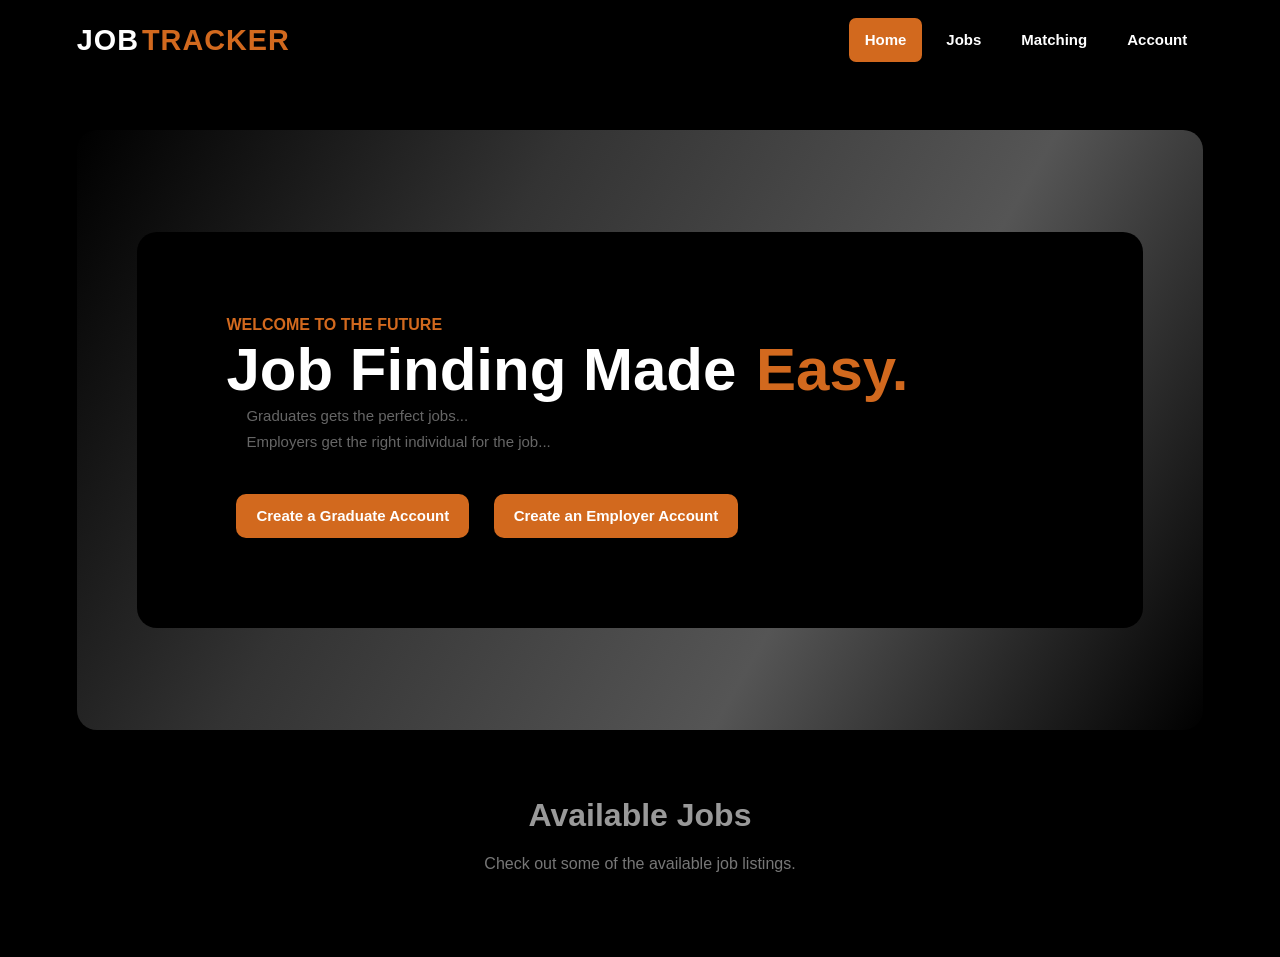
==== commit f9c7af66: "job tracker files now" ====
--- a/index.html
+++ b/index.html
@@ -8,12 +8,12 @@
 </head>
 <body>
     <header>
-        <a href="#">JOB<span>TRACKER</span></a>
+        <a href="index.html">JOB<span>TRACKER</span></a>
         <nav class="navigation" id="site-navigation">
-            <a href="index.html"><button class="nav-btn active" onclick="showPage('home')">Home</button></a>
-            <a href="jobs.html"><button class="nav-btn" onclick="showPage('jobs')">Jobs</button></a>
-            <a href="matching.html"><button class="nav-btn" onclick="showPage('products')">Matching</button></a>
-            <a href="account.html"><button class="nav-btn" onclick="showPage('account')">Account</button></a>
+            <a href="index.html"><button class="nav-btn active" >Home</button></a>
+            <a href="jobs.html"><button class="nav-btn" >Jobs</button></a>
+            <a href="matching.html"><button class="nav-btn" >Matching</button></a>
+            <a href="account.html"><button class="nav-btn" >Account</button></a>
         </nav>
         <button class="menu-btn" type="button" aria-label="Open navigation" aria-controls="site-navigation" aria-expanded="false" onclick="toggleMenu()">☰</button>
     </header>
--- a/style.css
+++ b/style.css
@@ -1,576 +1,99 @@
-* {
-    margin: 0;
-    padding: 0;
-    box-sizing: border-box;
-    text-decoration: none;
+* { margin:0; padding:0; box-sizing:border-box; text-decoration:none; }
+html { scroll-behavior:smooth; }
+body { font-family:Arial, Helvetica, sans-serif; background:#000; min-height:100vh; color:#fff; line-height:1.6; overflow-x:hidden; }
+img, svg { max-width:100%; }
+button, input { font:inherit; }
+header { width:100%; min-height:80px; background:#000; display:flex; align-items:center; justify-content:space-between; gap:20px; padding:0 clamp(20px,6vw,80px); position:sticky; top:0; z-index:1000; box-shadow:0 2px 10px rgba(0,0,0,.08); }
+a { font-weight:900; font-size:1rem; color:#fff; letter-spacing:1px; }
+header > a { font-size:1.8rem; white-space:nowrap; flex-shrink:0; }
+span { color:chocolate; padding:3px; }
+.navigation { display:flex; align-items:center; justify-content:flex-end; gap:8px; }
+.navigation > a { display:block; }
+.nav-btn { border:none; background:transparent; padding:10px 16px; border-radius:7px; color:#fff; font-size:15px; transition:.2s; cursor:pointer; }
+.nav-btn:hover,.nav-btn.active { background:chocolate; color:#fff; }
+.menu-btn { display:none; border:none; background:transparent; font-size:27px; line-height:1; color:#fff; cursor:pointer; padding:8px; }
+.Home { min-height:75vh; padding:50px clamp(20px,6vw,80px); }
+.body { min-height:600px; width:100%; max-width:1400px; margin:0 auto 30px; display:flex; align-items:center; padding:clamp(25px,5vw,60px); border-radius:20px; background:linear-gradient(120deg,#000,#333,#555,#000); }
+.content { width:100%; max-width:1200px; background:#000; padding:clamp(35px,7vw,80px) clamp(25px,7vw,100px); border-radius:20px; }
+.small { color:chocolate; font-weight:bold; font-size:16px; }
+.big { color:#fff; font-size:clamp(42px,5vw,60px); font-weight:bold; line-height:1.1; overflow-wrap:anywhere; }
+.big span { color:chocolate; }
+.small-content { color:#666; font-size:15px; line-height:1.7; margin-bottom:30px; padding-left:20px; }
+.account-btn { background:chocolate; color:#fff; font-size:15px; font-weight:bold; padding:10px 20px; margin:10px; border-radius:10px; border:none; cursor:pointer; }
+.display-jobs { text-align:center; margin:60px auto 30px; max-width:1200px; }
+.display-jobs h2 { color:#999; font-size:32px; margin-bottom:10px; }
+.display-jobs p { color:#777; }
+.products-grid { width:100%; max-width:1200px; margin:0 auto; }
+.login-form,.grad-acc { width:min(100%,650px); margin:clamp(40px,10vh,100px) auto 30px; background:#000; padding:30px 50px; border:1px solid #333; border-radius:10px; }
+.login-title,.grad-title { text-align:center; margin-bottom:20px; color:chocolate; font-size:clamp(40px,6vw,50px); font-weight:bold; line-height:1.15; }
+.submit-btn { background:chocolate; color:#fff; font-size:16px; font-weight:bold; padding:10px 20px; margin:5px; border:none; border-radius:10px; cursor:pointer; }
+.login-actions { display:flex; justify-content:center; align-items:stretch; gap:10px; flex-wrap:wrap; }
+.login-actions .submit-btn { display:inline-flex; align-items:center; justify-content:center; white-space:nowrap; min-height:44px; }
+.account-type-options { display:flex; flex-wrap:wrap; align-items:center; gap:12px 18px; margin:0 0 20px; padding:0; border:0; }
+.account-type-options legend { flex-basis:100%; }
+.account-type-option { display:inline-flex; align-items:center; gap:7px; color:#fff; font-size:16px; font-weight:bold; white-space:nowrap; cursor:pointer; }
+.account-type-option input { margin:0; accent-color:chocolate; }
+.form-input { display:block; width:100%; min-width:0; min-height:46px; padding:10px 12px; margin-bottom:20px; border:none; border-radius:15px; background:#333; color:#fff; font-size:16px; }
+.form-input::placeholder { color:#aaa; }
+.form-input:focus { outline:2px solid chocolate; outline-offset:1px; }
+.password-field { position:relative; margin-bottom:20px; }
+.password-field .form-input { padding-right:48px; margin-bottom:0; }
+.password-toggle { position:absolute; top:50%; right:10px; transform:translateY(-50%); display:grid; place-items:center; width:32px; height:32px; padding:4px; border:0; background:transparent; color:#bbb; cursor:pointer; }
+.password-toggle:hover,.password-toggle:focus-visible { color:#fff; }
+.password-toggle:focus-visible { outline:2px solid chocolate; outline-offset:2px; border-radius:4px; }
+.password-toggle svg { width:20px; height:20px; fill:none; stroke:currentColor; stroke-linecap:round; stroke-linejoin:round; stroke-width:1.8; }
+.name-label { display:block; margin-bottom:6px; color:#fff; font-size:16px; font-weight:bold; }
+.big-content { color:#fff; font-size:50px; font-weight:bold; text-align:center; margin-bottom:20px; line-height:1.15; }
+.account-login-btn { width:100%; background:chocolate; color:#fff; font-size:16px; font-weight:bold; display:flex; align-items:center; justify-content:center; min-height:46px; padding:10px 20px; margin:5px 0; border:none; border-radius:10px; cursor:pointer; }
+.grad-content { text-align:center; color:#fff; font-size:20px; margin-bottom:20px; }
+.buttons { display:flex; flex-direction:column; gap:4px; }
+.buttons .account-btn { width:100%; margin:5px 0; }
+
+@media (max-width:760px) {
+  header { min-height:68px; padding:10px 16px; gap:12px; }
+  header > a { font-size:1.18rem; }
+  .menu-btn { display:inline-flex; align-items:center; justify-content:center; flex-shrink:0; }
+  .navigation { position:absolute; top:100%; left:0; right:0; display:none; flex-direction:column; align-items:stretch; gap:4px; padding:12px 16px 16px; background:rgba(0,0,0,.98); border-top:1px solid #333; box-shadow:0 8px 12px rgba(0,0,0,.35); }
+  .navigation.is-open { display:flex; }
+  .navigation > a,.navigation .nav-btn { width:100%; }
+  .navigation .nav-btn { text-align:left; font-size:15px; padding:13px 14px; min-height:46px; }
+  .Home { min-height:auto; padding:20px 12px 35px; }
+  .body { min-height:0; width:100%; padding:10px; margin-bottom:20px; border-radius:16px; align-items:stretch; }
+  .content { width:100%; padding:28px 18px; border-radius:13px; }
+  .small { font-size:13px; }
+  .big { font-size:clamp(2.15rem,11vw,3.4rem); line-height:1.08; }
+  .small-content { font-size:.95rem; line-height:1.65; padding-left:0; margin-bottom:18px; }
+  .small-content br { display:none; }
+  .account-btn,.submit-btn,.account-login-btn { width:100%; min-height:46px; margin:7px 0; padding:12px 14px; font-size:.95rem; }
+  .display-jobs { margin:30px 0 18px; padding:0 4px; }
+  .display-jobs h2 { font-size:clamp(1.75rem,8vw,2.4rem); }
+  .display-jobs p { font-size:.92rem; }
+  .login-form,.grad-acc { width:calc(100% - 24px); margin:32px auto 24px; padding:22px 16px; }
+  .login-title,.grad-title,.big-content { font-size:clamp(2rem,9vw,3rem); line-height:1.12; }
+  .login-content { width:100%; }
+  .buttons { width:100%; }
+  .login-actions { flex-direction:column; align-items:stretch; gap:3px; }
+  .login-actions .submit-btn { width:100%; margin:5px 0; }
+  .name-label,.account-type-option,.form-input { font-size:.95rem; }
+  .form-input { min-height:48px; margin-bottom:16px; }
+  .password-field { margin-bottom:16px; }
+  .account-type-options { gap:10px; }
+  .account-type-option { white-space:normal; }
 }
 
-html {
-    scroll-behavior: smooth;
+@media (max-width:380px) {
+  header { padding-left:12px; padding-right:12px; }
+  header > a { font-size:1.02rem; }
+  .Home { padding-left:8px; padding-right:8px; }
+  .content { padding:23px 14px; }
+  .big { font-size:2rem; }
+  .login-form,.grad-acc { width:calc(100% - 16px); padding:18px 13px; }
+  .login-title,.grad-title,.big-content { font-size:2rem; }
 }
 
-body {
-    font-family: Arial, Helvetica, sans-serif;
-    background: #000000;
-    min-height: 100vh;
-    color: #fff;
-    line-height: 1.6;
-    overflow-x: hidden;
+@media (min-width:761px) and (max-width:1050px) {
+  header { padding-left:4%; padding-right:4%; }
+  .Home { padding-left:4%; padding-right:4%; }
+  .body { padding:35px; }
+  .content { padding:50px; }
 }
-
-img,
-svg {
-    max-width: 100%;
-}
-
-header {
-    width: 100%;
-    min-height: 80px;
-    background: #000000;
-    display: flex;
-    align-items: center;
-    justify-content: space-between;
-    padding: 0 6%;
-    position: sticky;
-    top: 0;
-    z-index: 1000;
-    box-shadow: 0 2px 10px rgba(0, 0, 0, 0.08);
-}
-
-a {
-    font-weight: 900;
-    font-size: 1rem;
-    color: #fff;
-    letter-spacing: 1px;
-}
-
-header > a {
-    font-size: 1.8rem;
-    white-space: nowrap;
-}
-
-span {
-    color: chocolate;
-    padding: 3px;
-}
-
-.navigation {
-    display: flex;
-    align-items: center;
-    gap: 8px;
-}
-
-.nav-btn {
-    border: none;
-    background: transparent;
-    padding: 10px 16px;
-    border-radius: 7px;
-    color: #fff;
-    font-size: 15px;
-    transition: 0.2s;
-    cursor: pointer;
-}
-
-.nav-btn:hover,
-.nav-btn.active {
-    background: chocolate;
-    color: #ffffff;
-}
-
-.menu-btn {
-    display: none;
-    border: none;
-    background: transparent;
-    font-size: 27px;
-    color: #fff;
-    cursor: pointer;
-    padding: 5px;
-}
-
-.Home {
-    min-height: 75vh;
-    padding: 50px 6%;
-}
-
-.body {
-    min-height: 600px;
-    width: 100%;
-    max-width: 90%;
-    margin: 0 auto 30px;
-    display: flex;
-    align-items: center;
-    padding: 60px;
-    border-radius: 20px;
-    background: linear-gradient(120deg, #000000, #333, #555, #000000);
-}
-
-.content {
-    width: 100%;
-    max-width: 90%;
-    background: #000000;
-    padding: 80px 100px;
-    border-radius: 20px;
-}
-
-.small {
-    color: chocolate;
-    font-weight: bold;
-    font-size: 16px;
-}
-
-.big {
-    color: #fff;
-    font-size: 60px;
-    font-weight: bold;
-    line-height: 1.1;
-}
-
-.big span {
-    color: chocolate;
-}
-
-.small-content {
-    color: #666;
-    font-size: 15px;
-    line-height: 1.7;
-    margin-bottom: 30px;
-    padding-left: 20px;
-}
-
-.account-btn {
-    background: chocolate;
-    color: #fff;
-    font-size: 15px;
-    font-weight: bold;
-    padding: 10px 20px;
-    margin: 10px;
-    border-radius: 10px;
-    border: none;
-    cursor: pointer;
-}
-
-.display-jobs {
-    text-align: center;
-    margin: 60px 0 30px;
-}
-
-.display-jobs h2 {
-    color: #999;
-    font-size: 32px;
-    margin-bottom: 10px;
-}
-
-.display-jobs p {
-    color: #777;
-}
-
-.products-grid {
-    width: 100%;
-}
-
-.login-form {
-    width: 100%;
-    max-width: 650px;
-    margin: 100px auto 0;
-    background: #000000;
-    padding: 30px 50px;
-    border: 1px solid #333;
-    border-radius: 10px;
-}
-
-.login-title {
-    text-align: center;
-    margin-bottom: 20px;
-    color: chocolate;
-    font-size: 50px;
-    font-weight: bold;
-}
-
-.submit-btn {
-    background: chocolate;
-    color: #fff;
-    font-size: 16px;
-    font-weight: bold;
-    padding: 10px 20px;
-    margin: 5px;
-    border: none;
-    border-radius: 10px;
-    cursor: pointer;
-}
-
-.login-actions {
-    display: flex;
-    justify-content: center;
-    gap: 10px;
-    flex-wrap: wrap;
-}
-
-.login-actions .submit-btn {
-    display: inline-flex;
-    align-items: center;
-    justify-content: center;
-    white-space: nowrap;
-}
-
-.account-type-options {
-    display: flex;
-    flex-wrap: wrap;
-    align-items: center;
-    gap: 12px 18px;
-    margin: 0 0 20px;
-    padding: 0;
-    border: 0;
-}
-
-.account-type-options legend {
-    flex-basis: 100%;
-}
-
-.account-type-option {
-    display: inline-flex;
-    align-items: center;
-    gap: 7px;
-    color: #fff;
-    font-size: 16px;
-    font-weight: bold;
-    white-space: nowrap;
-    cursor: pointer;
-}
-
-.account-type-option input {
-    margin: 0;
-    accent-color: chocolate;
-}
-
-.form-input {
-    width: 100%;
-    padding: 10px;
-    margin-bottom: 20px;
-    border: none;
-    border-radius: 15px;
-    background: #333;
-    color: #fff;
-    font-size: 16px;
-}
-
-.form-input:focus {
-    outline: 2px solid chocolate;
-    outline-offset: 1px;
-}
-
-.password-field {
-    position: relative;
-    margin-bottom: 20px;
-}
-
-.password-field .form-input {
-    padding-right: 44px;
-    margin-bottom: 0;
-}
-
-.password-toggle {
-    position: absolute;
-    top: 50%;
-    right: 10px;
-    transform: translateY(-50%);
-    display: grid;
-    place-items: center;
-    width: 28px;
-    height: 28px;
-    padding: 4px;
-    border: 0;
-    background: transparent;
-    color: #bbb;
-    cursor: pointer;
-}
-
-.password-toggle:hover,
-.password-toggle:focus-visible {
-    color: #fff;
-}
-
-.password-toggle:focus-visible {
-    outline: 2px solid chocolate;
-    outline-offset: 2px;
-    border-radius: 4px;
-}
-
-.password-toggle svg {
-    width: 20px;
-    height: 20px;
-    fill: none;
-    stroke: currentColor;
-    stroke-linecap: round;
-    stroke-linejoin: round;
-    stroke-width: 1.8;
-}
-
-.name-label {
-    display: block;
-    margin-bottom: 5px;
-    color: #fff;
-    font-size: 16px;
-    font-weight: bold;
-}
-
-.big-content {
-    color: #fff;
-    font-size: 50px;
-    font-weight: bold;
-    text-align: center;
-    margin-bottom: 20px;
-}
-
-.account-login-btn {
-    width: 100%;
-    max-width: 100%;
-    background: chocolate;
-    color: #fff;
-    font-size: 16px;
-    font-weight: bold;
-    display: flex;
-    align-items: center;
-    justify-content: center;
-    padding: 10px 20px;
-    margin: 5px 0;
-    border: none;
-    border-radius: 10px;
-    cursor: pointer;
-}
-
-.grad-title {
-    text-align: center;
-    margin-bottom: 20px;
-    color: chocolate;
-    font-size: 50px;
-    font-weight: bold;
-}
-
-.grad-content {
-    text-align: center;
-    color: #fff;
-    font-size: 20px;
-    margin-bottom: 20px;
-}
-
-.grad-acc {
-    width: 100%;
-    max-width: 650px;
-    margin: 100px auto 0;
-    background: #000000;
-    padding: 30px 50px;
-    border: 1px solid #333;
-    border-radius: 10px;
-}
-
-/* Tablets and smaller laptops */
-@media (max-width: 1000px) {
-    header {
-        padding: 0 4%;
-    }
-
-    .Home {
-        padding: 40px 4%;
-    }
-
-    .body {
-        max-width: 96%;
-        padding: 40px;
-    }
-
-    .content {
-        max-width: 100%;
-        padding: 60px;
-    }
-
-    .big {
-        font-size: clamp(42px, 6vw, 60px);
-    }
-}
-
-/* Phones */
-@media (max-width: 760px) {
-    body {
-        overflow-x: hidden;
-    }
-
-    header {
-        min-height: 70px;
-        padding: 10px 4%;
-    }
-
-    header > a {
-        font-size: 1.2rem;
-    }
-
-    .menu-btn {
-        display: inline-flex;
-        align-items: center;
-        justify-content: center;
-    }
-
-    .navigation {
-        position: absolute;
-        top: 70px;
-        left: 0;
-        right: 0;
-        display: none;
-        flex-direction: column;
-        align-items: stretch;
-        gap: 6px;
-        padding: 14px 5%;
-        background: rgba(0, 0, 0, 0.98);
-        border-top: 1px solid #333;
-        box-shadow: 0 8px 12px rgba(0, 0, 0, 0.35);
-    }
-
-    .navigation.is-open {
-        display: flex;
-    }
-
-    .navigation > a {
-        display: block;
-        width: 100%;
-    }
-
-    .navigation .nav-btn {
-        width: 100%;
-        text-align: left;
-        font-size: 0.95rem;
-        padding: 12px 14px;
-    }
-
-    .Home {
-        min-height: auto;
-        padding: 24px 4%;
-    }
-
-    .body {
-        min-height: 0;
-        max-width: 100%;
-        margin-bottom: 24px;
-        padding: 12px;
-        border-radius: 16px;
-        align-items: stretch;
-    }
-
-    .content {
-        max-width: 100%;
-        padding: 30px 20px;
-        border-radius: 14px;
-    }
-
-    .small {
-        font-size: 14px;
-    }
-
-    .big {
-        font-size: clamp(2.2rem, 11vw, 3.5rem);
-        line-height: 1.08;
-    }
-
-    .small-content {
-        font-size: 0.96rem;
-        line-height: 1.7;
-        padding-left: 0;
-        margin-bottom: 20px;
-    }
-
-    .account-btn,
-    .submit-btn,
-    .account-login-btn {
-        width: 100%;
-        margin: 8px 0;
-        padding: 13px 16px;
-        font-size: 0.95rem;
-    }
-
-    .display-jobs {
-        margin: 35px 0 20px;
-    }
-
-    .display-jobs h2 {
-        font-size: clamp(1.8rem, 8vw, 2.5rem);
-    }
-
-    .login-form,
-    .grad-acc {
-        width: 100%;
-        max-width: 100%;
-        margin-top: 40px;
-        padding: 22px 18px;
-    }
-
-    .login-title,
-    .grad-title,
-    .big-content {
-        font-size: clamp(2rem, 9vw, 3rem);
-        line-height: 1.15;
-    }
-
-    .login-content,
-    .buttons {
-        display: flex;
-        flex-direction: column;
-        gap: 12px;
-    }
-
-    .buttons a,
-    .buttons .account-btn,
-    .login-actions a,
-    .login-actions .submit-btn {
-        width: 100%;
-    }
-
-    .name-label,
-    .account-type-option,
-    .form-input {
-        font-size: 0.95rem;
-    }
-
-    .account-type-options {
-        gap: 10px;
-    }
-
-    .account-type-option {
-        white-space: normal;
-    }
-
-    .login-actions {
-        flex-direction: column;
-        align-items: stretch;
-        gap: 4px;
-    }
-
-    .login-actions .submit-btn {
-        width: 100%;
-    }
-
-    .password-field {
-        margin-bottom: 16px;
-    }
-
-    .form-input {
-        min-height: 48px;
-    }
-}
-
-/* Very small phones */
-@media (max-width: 380px) {
-    header > a {
-        font-size: 1.05rem;
-    }
-
-    .content {
-        padding: 24px 16px;
-    }
-
-    .big {
-        font-size: 2.05rem;
-    }
-
-    .login-form,
-    .grad-acc {
-        padding: 18px 14px;
-    }
-}
